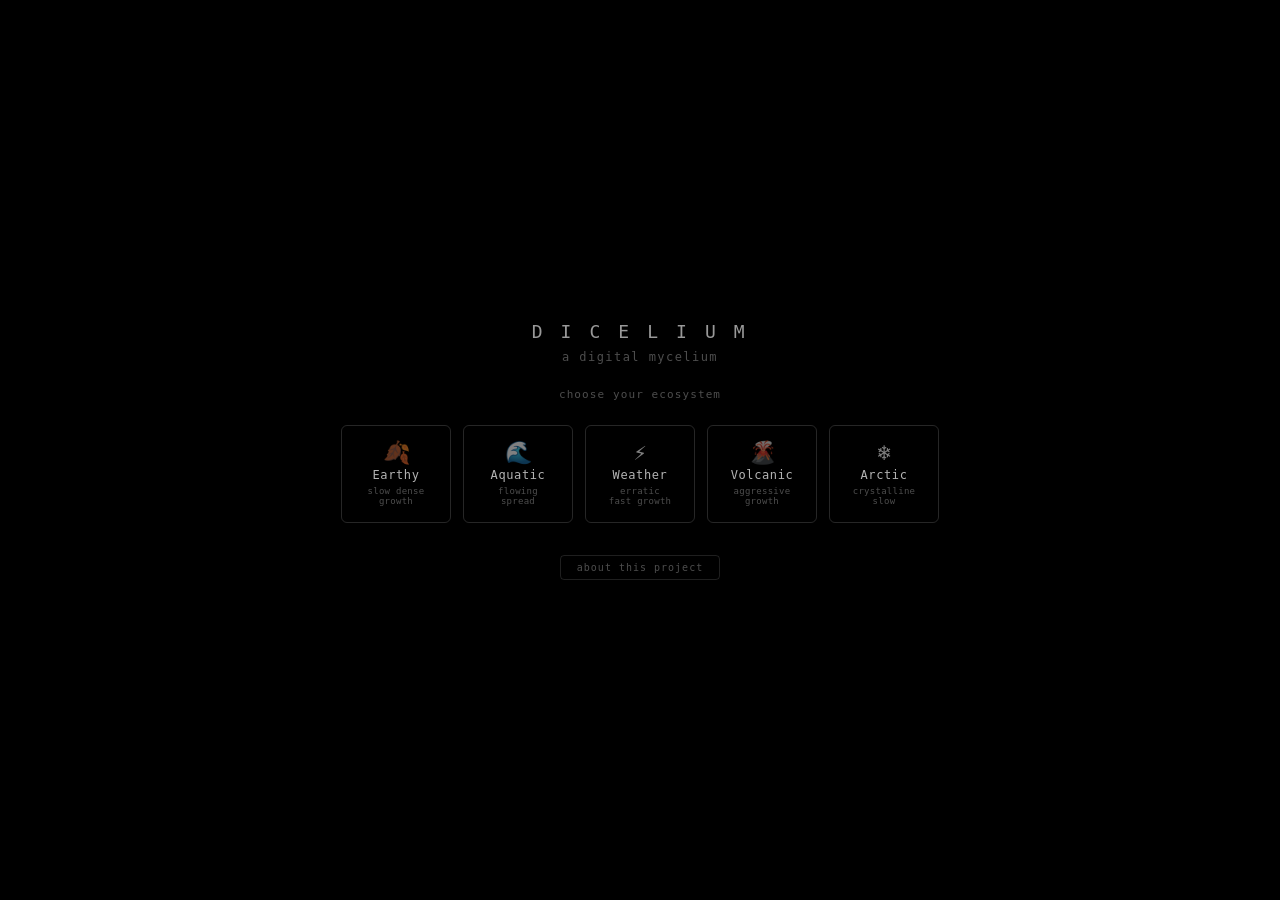
==== index.html @ fc2c1253 "docs: restore full README for dicelium" ====
<!DOCTYPE html>
<html lang="en">
<head>
  <meta charset="UTF-8" />
  <meta name="viewport" content="width=device-width, initial-scale=1.0" />
  <title>D I C E L I U M</title>
  <link rel="stylesheet" href="src/style.css" />
</head>
<body>
  <canvas id="c"></canvas>

  <div id="start-screen">
    <div id="start-inner">
      <h1 id="start-title">D I C E L I U M</h1>
      <h2 id="title">a digital mycelium</h2>
      <p id="start-sub">choose your ecosystem</p>
      <div id="biome-grid">
        <button class="biome-btn" data-biome="earthy">
          <span class="biome-icon">🍂</span>
          <span class="biome-name">Earthy</span>
          <span class="biome-desc">slow dense growth</span>
        </button>
        <button class="biome-btn" data-biome="aquatic">
          <span class="biome-icon">🌊</span>
          <span class="biome-name">Aquatic</span>
          <span class="biome-desc">flowing spread</span>
        </button>
        <button class="biome-btn" data-biome="weather">
          <span class="biome-icon">⚡</span>
          <span class="biome-name">Weather</span>
          <span class="biome-desc">erratic fast growth</span>
        </button>
        <button class="biome-btn" data-biome="volcanic">
          <span class="biome-icon">🌋</span>
          <span class="biome-name">Volcanic</span>
          <span class="biome-desc">aggressive growth</span>
        </button>
        <button class="biome-btn" data-biome="arctic">
          <span class="biome-icon">❄️</span>
          <span class="biome-name">Arctic</span>
          <span class="biome-desc">crystalline slow</span>
        </button>
      </div>
      <button id="btn-about-start">about this project</button>
    </div>
  </div>

  <div id="about-overlay" class="hidden">
    <div id="about-inner">
      <button id="btn-about-close">× close</button>
      <div id="about-content">

        <section class="about-section">
          <h2>mycelium world</h2>
          <p class="about-sub">a digital ecosystem — an artistic exploration in creative coding</p>
        </section>

        <section class="about-section">
          <h3>world rules</h3>
          <p>Everything you see and hear follows a fixed set of rules. Nothing is random decoration.</p>

          <div class="rules-category">
            <span class="rules-cat-label">🌱 growth</span>
            <ul class="rules-list">
              <li>Colonies grow outward one cell at a time from a random existing cell. Each step can jump 1–4 grid slots depending on biome.</li>
              <li>A colony must reach its bloom threshold (45–100 cells, biome-dependent) before it turns colourful. Before that it appears grey-white.</li>
              <li>When a snake is actively feeding in a colony's territory, that colony stops growing entirely until the snake leaves.</li>
              <li>Two colonies cannot occupy the same grid slot. Growth is blocked where space is already claimed.</li>
              <li>If a snake cuts deeply enough that a section of colony becomes disconnected from the main body, that section dies.</li>
            </ul>
          </div>

          <div class="rules-category">
            <span class="rules-cat-label">🎨 colour &amp; DNA</span>
            <ul class="rules-list">
              <li>Every colony is born with two seed colours drawn randomly from its biome's palette. These are its genetic identity.</li>
              <li>At bloom, cells alternate between the two seed colours, creating the characteristic two-tone ring pattern.</li>
              <li>After bloom, every new cell blends the two current colours with a small random drift — the palette evolves with each generation. This is colour DNA inheritance.</li>
              <li>Spores carry the parent colony's colour lineage. New colonies born from spores start with inherited hues.</li>
              <li>Eaters absorb the colours they eat. Their body colour is the running average of the last 10 cells consumed — it shifts as they move between colonies.</li>
            </ul>
          </div>

          <div class="rules-category">
            <span class="rules-cat-label">✨ spores</span>
            <ul class="rules-list">
              <li>Every colony periodically ejects a spore — a drifting cyan pixel that moves with random velocity.</li>
              <li>When a spore's life runs out, it lands and starts a new colony wherever it stops.</li>
              <li>If two spores collide mid-air, they merge instantly into a new colony at their midpoint.</li>
              <li>Spores landing near dust trigger a special sound and often birth colonies with more genetic diversity.</li>
              <li>A ripple ring expands from the landing site when a spore lands near existing cells.</li>
            </ul>
          </div>

          <div class="rules-category">
            <span class="rules-cat-label">🐛 eaters</span>
            <ul class="rules-list">
              <li>Eaters spawn on colony edges once enough colonies have bloomed. Their frequency depends on biome.</li>
              <li>Each eater claims a feeding zone and grazes within it before migrating to a new area.</li>
              <li>Eaters only eat edge cells — they can't tunnel into the interior of a colony directly.</li>
              <li>Eaters repel each other. Bigger eaters need more personal space and push others away more forcefully.</li>
              <li>Eaters grow through four stages as they eat: worm (black) → colour worm (absorbs colour) → thick worm → frog (two eyes). Each stage eats faster.</li>
              <li>Growth rate is tied to ecosystem richness — more colonies means faster eater development.</li>
              <li>Eaten cells leave dark scars that block new growth for a fixed duration before clearing.</li>
            </ul>
          </div>

          <div class="rules-category">
            <span class="rules-cat-label">💨 dust</span>
            <ul class="rules-list">
              <li>When a snake severs a colony section, the disconnected cells turn grey and become dust.</li>
              <li>Dust fades over time. If a spore lands near dust before it disappears, a new colony is born from the remains.</li>
              <li>If no spore reaches the dust in time, it vanishes — that energy is lost from the system.</li>
            </ul>
          </div>

          <div class="rules-category">
            <span class="rules-cat-label">🔊 sound rules</span>
            <ul class="rules-list">
              <li>The master volume rises with total cell count. A near-empty world is nearly silent.</li>
              <li>Three drone layers build progressively: the first is always present, the second fades in once enough colonies bloom, the third once the world is dense.</li>
              <li>The drone chord shifts over time to match the dominant colour hue of the world — orange world hums lower, blue world hums higher.</li>
              <li>Micro events (rustles, tones, clicks, shimmers) fire more frequently as the world fills. A crowded world is sonically busy.</li>
              <li>Every 25–60 seconds a swell rises and recedes. Its peak scales with world complexity.</li>
              <li>Colony bloom → soft triangle chord tuned to the colony's colour.</li>
              <li>Two colonies touching → deep sine chord blending both colony hues.</li>
              <li>Spore ejected → quiet sustained sine from the lower register.</li>
              <li>Two spores colliding → soft three-note chime (C, E, G).</li>
              <li>Spore landing near cells → a soft thud and expanding ripple.</li>
              <li>Spore landing near dust → a rising tone (new life from decay).</li>
              <li>Eater migrating → dominant colour eaten triggers its nature sound: blue = water drop, green = cricket, red = frog croak, yellow = bird trill, magenta = moth flutter, cyan = wind chime.</li>
            </ul>
          </div>

          <div class="rules-category">
            <span class="rules-cat-label">🌍 biomes</span>
            <ul class="rules-list">
              <li>Earthy — amber and red palette, slow dense growth (rate 0.45), step sizes 1–2, max 4 eaters, deep low drones.</li>
              <li>Aquatic — blue and cyan palette, flowing medium growth (rate 0.65), step sizes 1–3, max 3 eaters, mid-register drones.</li>
              <li>Weather — purple and electric yellow, fast erratic growth (rate 0.80), step sizes 1–4, high drones, frequent spores.</li>
              <li>Volcanic — deep red palette, aggressive growth (rate 0.70), max 10 eaters with fast eat cooldown, very low rumble drones.</li>
              <li>Arctic — pale blue and white, very slow crystalline growth (rate 0.25), single-step only, max 2 eaters, sparse high tones.</li>
            </ul>
          </div>
        </section>

        <section class="about-section">
          <h3>why this is a real ecosystem</h3>
          <p>A digital ecosystem isn't just anything with interacting parts. The term has actual criteria — and this meets them.</p>
          <div class="about-grid">
            <div class="about-item">
              <span class="about-label">emergence</span>
              <span class="about-text">Visual patterns and colony shapes aren't programmed directly. They arise from simple rules interacting. No one designed the specific forms that appear.</span>
            </div>
            <div class="about-item">
              <span class="about-label">interdependence</span>
              <span class="about-text">Colonies compete for grid space. Spore collisions seed new growth. Eaters depend on colonies. Dust feeds the next generation. Each component's behaviour changes the others.</span>
            </div>
            <div class="about-item">
              <span class="about-label">energy flow</span>
              <span class="about-text">Spores carry colour lineage between colonies. Eaters redistribute that energy as scars and dust. Dust becomes substrate for new growth. A genuine nutrient cycle.</span>
            </div>
            <div class="about-item">
              <span class="about-label">self-regulation</span>
              <span class="about-text">Colonies can't grow infinitely — eaters consume them. Eaters can't multiply infinitely — colonies are their food. This feedback loop is the defining feature of an ecosystem.</span>
            </div>
            <div class="about-item">
              <span class="about-label">succession</span>
              <span class="about-text">The world changes in non-random ways. Sparse colonies → dense growth → eater pressure → separation and dust → regrowth from dust. That's ecological succession.</span>
            </div>
            <div class="about-item">
              <span class="about-label">biome differentiation</span>
              <span class="about-text">Five environments — Earthy, Aquatic, Weather, Volcanic, Arctic — each producing genuinely different emergent behaviours. Not visual skins. Different rules, different worlds.</span>
            </div>
          </div>
          <p class="about-note">The rules here are aesthetic rather than physically accurate. That's a creative choice, not a flaw.</p>
        </section>

        <section class="about-section">
          <h3>how the sound grows</h3>
          <p>The soundscape responds to the world's complexity in real time.</p>
          <div class="about-sound-states">
            <div class="sound-state">
              <span class="sound-dot dim"></span>
              <span class="sound-label">empty</span>
              <span class="sound-desc">nearly silent — one faint drone, long gaps between sounds</span>
            </div>
            <div class="sound-state">
              <span class="sound-dot low"></span>
              <span class="sound-label">first bloom</span>
              <span class="sound-desc">second drone fades in — micro events begin to emerge</span>
            </div>
            <div class="sound-state">
              <span class="sound-dot mid"></span>
              <span class="sound-label">half full</span>
              <span class="sound-desc">three drones humming — texture brightening — one event per second</span>
            </div>
            <div class="sound-state">
              <span class="sound-dot full"></span>
              <span class="sound-label">crowded</span>
              <span class="sound-desc">full volume — high shimmer dominant — rapid forest texture</span>
            </div>
            <div class="sound-state">
              <span class="sound-dot eater"></span>
              <span class="sound-label">eaters active</span>
              <span class="sound-desc">each colour eaten produces a distinct nature sound — water, crickets, wind</span>
            </div>
          </div>
        </section>

        <section class="about-section about-creator">
          <h3>about the creator</h3>
          <p>Sebastian Roa Viera is a designer, artist, and HR professional working at the intersection of human systems and creative technology.</p>
          <div class="about-tags">
            <span class="about-tag">pottery &amp; ceramic art</span>
            <span class="about-tag">v60 pour-over experimentation</span>
            <span class="about-tag">3d printing &amp; object design</span>
            <span class="about-tag">creative coding</span>
            <span class="about-tag">HR creative solutions</span>
            <span class="about-tag">creative data &amp; analytics</span>
          </div>
          <p class="about-note">mycelium world is part of an ongoing exploration of how generative systems can model living complexity — not to simulate nature perfectly, but to find where code and biology speak the same language.</p>
        </section>

        <section class="about-section">
          <h3>open source</h3>
          <p class="about-note">This project is open source. The full codebase — simulation, audio engine, renderer, biome system — is available on GitHub. Build your own world.</p>
<a id="github-link" href="https://github.com/seb-iche/pixelium" target="_blank">view on github →</a>        </section>

      </div>
    </div>
  </div>

  <div id="ui">
    <div id="controls">
      <button id="btn-spawn">+ spawn</button>
      <button id="btn-reset">reset</button>
      <button id="btn-menu" title="back to menu">⌂ menu</button>
      <button id="btn-snapshot" title="snapshot">⬛</button>
      <button id="btn-record" title="record">⏺</button>
      <button id="btn-mute" title="mute">🔊</button>
      <button id="btn-inspect" title="inspect on — click to disable">🔍</button>
      <button id="btn-about">?</button>
    </div>
    <div id="info-row">
      <span id="biome-label"></span>
      <span id="timer">00:00:00</span>
      <span id="info"></span>
    </div>
  </div>

  <script type="module" src="src/main.js"></script>
</body>
</html>
---- src/style.css ----
*, *::before, *::after {
  box-sizing: border-box;
  margin: 0;
  padding: 0;
}

html, body {
  width: 100%;
  height: 100%;
  background: #000;
  overflow: hidden;
}

#c {
  display: block;
  width: 100vw;
  height: 100vh;
  image-rendering: pixelated;
  image-rendering: crisp-edges;
}

#ui {
  position: fixed;
  bottom: 20px;
  left: 20px;
  display: flex;
  flex-direction: column;
  align-items: flex-start;
  gap: 6px;
  pointer-events: none;
}

#controls {
  display: flex;
  gap: 8px;
  pointer-events: all;
}

#info-row {
  display: flex;
  gap: 12px;
  align-items: center;
}

#timer {
  font-family: monospace;
  font-size: 11px;
  color: rgba(255,255,255,0.35);
  letter-spacing: 0.08em;
}

#info {
  font-family: monospace;
  font-size: 10px;
  color: rgba(255,255,255,0.22);
  letter-spacing: 0.04em;
}

#biome-label {
  font-family: monospace;
  font-size: 10px;
  color: rgba(255,255,255,0.2);
  letter-spacing: 0.08em;
}

button {
  font-family: monospace;
  font-size: 11px;
  padding: 5px 14px;
  background: transparent;
  border: 1px solid rgba(255,255,255,0.2);
  color: rgba(255,255,255,0.5);
  border-radius: 4px;
  cursor: pointer;
  transition: border-color 0.2s, color 0.2s;
}

button:hover {
  border-color: rgba(255,255,255,0.5);
  color: rgba(255,255,255,0.9);
}

button.active {
  border-color: rgba(255,80,80,0.7);
  color: rgba(255,80,80,0.9);
}

#start-screen {
  position: fixed;
  inset: 0;
  display: flex;
  align-items: center;
  justify-content: center;
  background: #000;
  z-index: 100;
  transition: opacity 1.5s ease;
}

#start-screen.hidden {
  opacity: 0;
  pointer-events: none;
}

#start-inner {
  display: flex;
  flex-direction: column;
  align-items: center;
  gap: 24px;
}

#start-title {
  font-family: monospace;
  font-size: 18px;
  font-weight: normal;
  color: rgba(255,255,255,0.6);
  letter-spacing: 0.2em;
}

#start-sub {
  font-family: monospace;
  font-size: 11px;
  color: rgba(255,255,255,0.3);
  letter-spacing: 0.1em;
}

#biome-grid {
  display: flex;
  gap: 12px;
  flex-wrap: wrap;
  justify-content: center;
  max-width: 620px;
}

.biome-btn {
  display: flex;
  flex-direction: column;
  align-items: center;
  gap: 4px;
  padding: 16px 20px;
  width: 110px;
  border: 1px solid rgba(255,255,255,0.15);
  background: transparent;
  cursor: pointer;
  transition: border-color 0.2s, background 0.2s;
  border-radius: 6px;
}

.biome-btn:hover {
  border-color: rgba(255,255,255,0.5);
  background: rgba(255,255,255,0.04);
}

.biome-icon {
  font-size: 22px;
  line-height: 1;
}

.biome-name {
  font-family: monospace;
  font-size: 12px;
  color: rgba(255,255,255,0.7);
  letter-spacing: 0.05em;
}

.biome-desc {
  font-family: monospace;
  font-size: 9px;
  color: rgba(255,255,255,0.3);
  letter-spacing: 0.03em;
  text-align: center;
}

#btn-about-start {
  font-family: monospace;
  font-size: 10px;
  letter-spacing: 0.1em;
  padding: 6px 16px;
  background: transparent;
  border: 1px solid rgba(255,255,255,0.12);
  color: rgba(255,255,255,0.3);
  border-radius: 4px;
  cursor: pointer;
  transition: border-color 0.2s, color 0.2s;
  margin-top: 8px;
}

#btn-about-start:hover {
  border-color: rgba(255,255,255,0.4);
  color: rgba(255,255,255,0.7);
}

#about-overlay {
  position: fixed;
  inset: 0;
  background: rgba(0,0,0,0.96);
  z-index: 200;
  display: flex;
  align-items: flex-start;
  justify-content: center;
  overflow-y: auto;
  padding: 40px 20px;
  transition: opacity 0.3s ease;
}

#about-overlay.hidden {
  display: none;
}

#about-inner {
  max-width: 720px;
  width: 100%;
  position: relative;
}

#btn-about-close {
  position: sticky;
  top: 0;
  float: right;
  font-family: monospace;
  font-size: 11px;
  color: rgba(255,255,255,0.4);
  background: transparent;
  border: 1px solid rgba(255,255,255,0.15);
  padding: 4px 12px;
  border-radius: 4px;
  cursor: pointer;
  margin-bottom: 32px;
  transition: color 0.2s, border-color 0.2s;
}

#btn-about-close:hover {
  color: rgba(255,255,255,0.8);
  border-color: rgba(255,255,255,0.4);
}

#about-content {
  clear: both;
}

.about-section {
  margin-bottom: 48px;
  border-top: 1px solid rgba(255,255,255,0.06);
  padding-top: 32px;
}

.about-section:first-child {
  border-top: none;
  padding-top: 0;
}

.about-section h2 {
  font-family: monospace;
  font-size: 20px;
  font-weight: normal;
  color: rgba(255,255,255,0.8);
  letter-spacing: 0.15em;
  margin-bottom: 6px;
}

.about-section h3 {
  font-family: monospace;
  font-size: 11px;
  font-weight: normal;
  color: rgba(255,255,255,0.4);
  letter-spacing: 0.12em;
  text-transform: uppercase;
  margin-bottom: 16px;
}

.about-sub {
  font-family: monospace;
  font-size: 12px;
  color: rgba(255,255,255,0.35);
  letter-spacing: 0.05em;
}

.about-section p {
  font-family: monospace;
  font-size: 12px;
  color: rgba(255,255,255,0.5);
  line-height: 1.8;
  margin-bottom: 20px;
  max-width: 600px;
}

.about-note {
  font-family: monospace;
  font-size: 11px;
  color: rgba(255,255,255,0.28);
  line-height: 1.8;
  font-style: italic;
}

.about-grid {
  display: grid;
  grid-template-columns: 1fr 1fr;
  gap: 20px;
  margin: 24px 0;
}

@media (max-width: 600px) {
  .about-grid { grid-template-columns: 1fr; }
}

.about-item {
  display: flex;
  flex-direction: column;
  gap: 6px;
}

.about-label {
  font-family: monospace;
  font-size: 10px;
  color: rgba(255,255,255,0.55);
  letter-spacing: 0.1em;
  text-transform: uppercase;
}

.about-text {
  font-family: monospace;
  font-size: 11px;
  color: rgba(255,255,255,0.35);
  line-height: 1.7;
}

.about-sound-states {
  display: flex;
  flex-direction: column;
  gap: 12px;
  margin: 16px 0;
}

.sound-state {
  display: flex;
  align-items: baseline;
  gap: 12px;
}

.sound-dot {
  width: 6px;
  height: 6px;
  border-radius: 50%;
  flex-shrink: 0;
  position: relative;
  top: -1px;
}

.sound-dot.dim   { background: rgba(255,255,255,0.15); }
.sound-dot.low   { background: rgba(255,255,255,0.35); }
.sound-dot.mid   { background: rgba(255,255,255,0.6); }
.sound-dot.full  { background: rgba(255,255,255,0.9); }
.sound-dot.eater { background: rgba(100,255,180,0.7); }

.sound-label {
  font-family: monospace;
  font-size: 10px;
  color: rgba(255,255,255,0.5);
  letter-spacing: 0.08em;
  min-width: 90px;
}

.sound-desc {
  font-family: monospace;
  font-size: 11px;
  color: rgba(255,255,255,0.3);
  line-height: 1.6;
}

.about-tags {
  display: flex;
  flex-wrap: wrap;
  gap: 8px;
  margin: 16px 0 20px;
}

.about-tag {
  font-family: monospace;
  font-size: 10px;
  color: rgba(255,255,255,0.45);
  border: 1px solid rgba(255,255,255,0.12);
  padding: 4px 10px;
  border-radius: 3px;
  letter-spacing: 0.05em;
}

#github-link {
  font-family: monospace;
  font-size: 11px;
  color: rgba(255,255,255,0.4);
  text-decoration: none;
  letter-spacing: 0.08em;
  border-bottom: 1px solid rgba(255,255,255,0.15);
  padding-bottom: 2px;
  transition: color 0.2s, border-color 0.2s;
}

#github-link:hover {
  color: rgba(255,255,255,0.8);
  border-color: rgba(255,255,255,0.5);
}

/* ── Rules section ──────────────────────────────── */

.rules-category {
  margin: 20px 0;
}

.rules-cat-label {
  font-family: monospace;
  font-size: 10px;
  color: rgba(255,255,255,0.55);
  letter-spacing: 0.1em;
  text-transform: uppercase;
  display: block;
  margin-bottom: 8px;
}

.rules-list {
  list-style: none;
  padding: 0;
  margin: 0;
  display: flex;
  flex-direction: column;
  gap: 6px;
}

.rules-list li {
  font-family: monospace;
  font-size: 11px;
  color: rgba(255,255,255,0.35);
  line-height: 1.7;
  padding-left: 12px;
  position: relative;
}

.rules-list li::before {
  content: '—';
  position: absolute;
  left: 0;
  color: rgba(255,255,255,0.18);
}

/* ── Inspector ──────────────────────────────────── */

.inspector-hidden {
  display: none !important;
}

#inspector-tooltip {
  position: fixed;
  pointer-events: none;
  z-index: 300;
  background: rgba(0,0,0,0.88);
  border: 1px solid rgba(255,255,255,0.12);
  border-radius: 4px;
  padding: 8px 12px;
  display: flex;
  flex-direction: column;
  gap: 3px;
  max-width: 200px;
}

.tt-type {
  font-family: monospace;
  font-size: 9px;
  color: rgba(255,255,255,0.35);
  letter-spacing: 0.1em;
  text-transform: uppercase;
}

.tt-id {
  font-family: monospace;
  font-size: 12px;
  color: rgba(255,255,255,0.75);
  letter-spacing: 0.05em;
}

.tt-detail {
  font-family: monospace;
  font-size: 10px;
  color: rgba(255,255,255,0.4);
}

.tt-bar {
  height: 3px;
  background: rgba(255,255,255,0.1);
  border-radius: 2px;
  margin-top: 3px;
  overflow: hidden;
}

.tt-bar-fill {
  height: 100%;
  background: rgba(255,255,255,0.5);
  border-radius: 2px;
  transition: width 0.1s;
}

.tt-bar-fill.dust {
  background: rgba(180,180,180,0.6);
}

#inspector-panel {
  position: fixed;
  top: 20px;
  right: 20px;
  z-index: 300;
  background: rgba(0,0,0,0.92);
  border: 1px solid rgba(255,255,255,0.12);
  border-radius: 6px;
  width: 240px;
  overflow: hidden;
}

.panel-header {
  display: flex;
  align-items: center;
  gap: 8px;
  padding: 10px 14px;
  border-bottom: 1px solid rgba(255,255,255,0.07);
}

.panel-type {
  font-family: monospace;
  font-size: 9px;
  color: rgba(255,255,255,0.3);
  letter-spacing: 0.1em;
  text-transform: uppercase;
}

.panel-id {
  font-family: monospace;
  font-size: 12px;
  color: rgba(255,255,255,0.7);
  flex: 1;
}

.panel-close {
  font-family: monospace;
  font-size: 13px;
  color: rgba(255,255,255,0.3);
  background: transparent;
  border: none;
  cursor: pointer;
  padding: 0 2px;
  line-height: 1;
}

.panel-close:hover {
  color: rgba(255,255,255,0.8);
  border: none;
}

.panel-body {
  padding: 10px 14px;
  display: flex;
  flex-direction: column;
  gap: 8px;
}

.panel-row {
  display: flex;
  align-items: center;
  gap: 8px;
}

.panel-label {
  font-family: monospace;
  font-size: 9px;
  color: rgba(255,255,255,0.28);
  letter-spacing: 0.06em;
  text-transform: uppercase;
  min-width: 72px;
}

.panel-value {
  font-family: monospace;
  font-size: 11px;
  color: rgba(255,255,255,0.6);
  display: flex;
  align-items: center;
  gap: 5px;
}

.panel-value.val-bloom {
  color: rgba(180,255,180,0.8);
}

.panel-value.mono {
  letter-spacing: 0.06em;
}

.panel-bar {
  flex: 1;
  height: 3px;
  background: rgba(255,255,255,0.08);
  border-radius: 2px;
  overflow: hidden;
}

.panel-bar-fill {
  height: 100%;
  background: rgba(255,255,255,0.45);
  border-radius: 2px;
  transition: width 0.3s;
}

.panel-bar-fill.eater {
  background: rgba(100,255,160,0.6);
}

.panel-note {
  font-family: monospace;
  font-size: 10px;
  color: rgba(255,255,255,0.2);
  line-height: 1.6;
  border-top: 1px solid rgba(255,255,255,0.05);
  padding-top: 8px;
  margin-top: 2px;
}

.swatch {
  display: inline-block;
  width: 10px;
  height: 10px;
  border-radius: 2px;
  border: 1px solid rgba(255,255,255,0.15);
  flex-shrink: 0;
}

.swatch.dark {
  background: rgba(30,25,15,1);
}

/* ── Rules section ──────────────────────────────── */

.rules-category {
  margin: 20px 0;
}

.rules-cat-label {
  font-family: monospace;
  font-size: 10px;
  color: rgba(255,255,255,0.55);
  letter-spacing: 0.1em;
  text-transform: uppercase;
  display: block;
  margin-bottom: 8px;
}

.rules-list {
  list-style: none;
  padding: 0;
  margin: 0;
  display: flex;
  flex-direction: column;
  gap: 6px;
}

.rules-list li {
  font-family: monospace;
  font-size: 11px;
  color: rgba(255,255,255,0.35);
  line-height: 1.7;
  padding-left: 12px;
  position: relative;
}

.rules-list li::before {
  content: '—';
  position: absolute;
  left: 0;
  color: rgba(255,255,255,0.18);
}

#title {
  font-family: monospace;
  font-size: 12px;
  font-weight: normal;
  color: rgba(255,255,255,0.3);
  letter-spacing: 0.12em;
  margin-top: -16px;
}
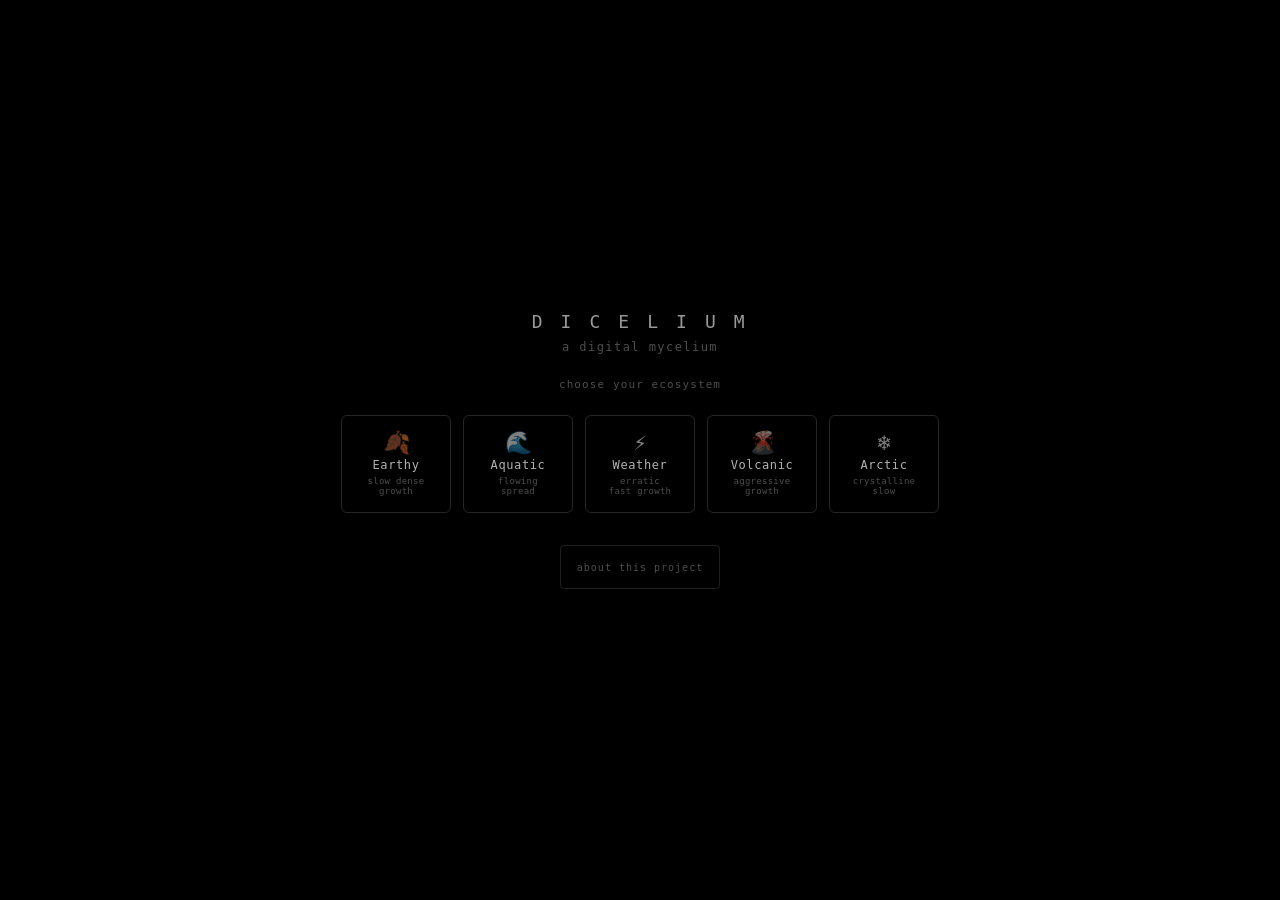
==== commit d1d3c933: "feat: mobile-first pass on the core sandbox for tomorrow's conference Scope: index.html only (the si" ====
--- a/index.html
+++ b/index.html
@@ -2,7 +2,7 @@
 <html lang="en">
 <head>
   <meta charset="UTF-8" />
-  <meta name="viewport" content="width=device-width, initial-scale=1.0" />
+  <meta name="viewport" content="width=device-width, initial-scale=1.0, maximum-scale=1.0, user-scalable=no, viewport-fit=cover" />
   <title>D I C E L I U M</title>
   <link rel="stylesheet" href="src/style.css" />
 </head>
@@ -231,21 +231,31 @@
     </div>
   </div>
 
+  <div id="tap-hint">tap anywhere to spawn</div>
+
   <div id="ui">
     <div id="controls">
       <button id="btn-spawn">+ spawn</button>
-      <button id="btn-reset">reset</button>
-      <button id="btn-menu" title="back to menu">⌂ menu</button>
-      <button id="btn-snapshot" title="snapshot">⬛</button>
-      <button id="btn-record" title="record">⏺</button>
       <button id="btn-mute" title="mute">🔊</button>
-      <button id="btn-inspect" title="inspect on — click to disable">🔍</button>
-      <button id="btn-about">?</button>
-    </div>
-    <div id="info-row">
-      <span id="biome-label"></span>
-      <span id="timer">00:00:00</span>
-      <span id="info"></span>
+      <button id="btn-options" title="more options">⋯</button>
+    </div>
+  </div>
+
+  <div id="options-backdrop" class="hidden"></div>
+  <div id="options-sheet" class="hidden">
+    <div id="options-inner">
+      <button id="btn-options-close" title="close">× close</button>
+      <button id="btn-reset">↻ reset this world</button>
+      <button id="btn-menu">⌂ change biome</button>
+      <button id="btn-inspect" title="inspect on — tap to disable">🔍 inspect: on</button>
+      <button id="btn-snapshot">⬛ snapshot</button>
+      <button id="btn-record">⏺ record</button>
+      <button id="btn-about">ⓘ about this project</button>
+      <div id="info-row">
+        <span id="biome-label"></span>
+        <span id="timer">00:00:00</span>
+        <span id="info"></span>
+      </div>
     </div>
   </div>
 
--- a/src/style.css
+++ b/src/style.css
@@ -7,21 +7,27 @@
 html, body {
   width: 100%;
   height: 100%;
+  height: 100dvh;
   background: #000;
   overflow: hidden;
+  overscroll-behavior: none;
 }
 
 #c {
   display: block;
   width: 100vw;
   height: 100vh;
+  height: 100dvh;
   image-rendering: pixelated;
   image-rendering: crisp-edges;
+  touch-action: none;
+  -webkit-user-select: none;
+  user-select: none;
 }
 
 #ui {
   position: fixed;
-  bottom: 20px;
+  bottom: max(20px, env(safe-area-inset-bottom));
   left: 20px;
   display: flex;
   flex-direction: column;
@@ -32,14 +38,17 @@
 
 #controls {
   display: flex;
-  gap: 8px;
+  gap: 10px;
   pointer-events: all;
 }
 
 #info-row {
   display: flex;
-  gap: 12px;
-  align-items: center;
+  flex-direction: column;
+  gap: 4px;
+  margin-top: 6px;
+  padding-top: 10px;
+  border-top: 1px solid rgba(255,255,255,0.12);
 }
 
 #timer {
@@ -67,6 +76,11 @@
   font-family: monospace;
   font-size: 11px;
   padding: 5px 14px;
+  min-height: 44px;
+  min-width: 44px;
+  display: inline-flex;
+  align-items: center;
+  justify-content: center;
   background: transparent;
   border: 1px solid rgba(255,255,255,0.2);
   color: rgba(255,255,255,0.5);
@@ -83,6 +97,92 @@
 button.active {
   border-color: rgba(255,80,80,0.7);
   color: rgba(255,80,80,0.9);
+}
+
+#tap-hint {
+  position: fixed;
+  left: 50%;
+  top: 42%;
+  transform: translate(-50%, -50%);
+  font-family: monospace;
+  font-size: 13px;
+  letter-spacing: 0.1em;
+  color: rgba(255,255,255,0.6);
+  pointer-events: none;
+  opacity: 0;
+  transition: opacity 0.6s ease;
+  z-index: 60;
+}
+
+#tap-hint.visible {
+  opacity: 1;
+  animation: tapHintPulse 1.8s ease-in-out infinite;
+}
+
+@keyframes tapHintPulse {
+  0%, 100% { opacity: 0.5; }
+  50% { opacity: 1; }
+}
+
+@media (prefers-reduced-motion: reduce) {
+  #tap-hint.visible {
+    animation: none;
+    opacity: 0.85;
+  }
+}
+
+#options-backdrop {
+  position: fixed;
+  inset: 0;
+  background: rgba(0,0,0,0.5);
+  z-index: 149;
+  transition: opacity 0.25s ease;
+}
+
+#options-backdrop.hidden {
+  opacity: 0;
+  pointer-events: none;
+}
+
+#options-sheet {
+  position: fixed;
+  left: 0;
+  right: 0;
+  bottom: 0;
+  z-index: 150;
+  background: rgba(10,10,10,0.97);
+  border-top: 1px solid rgba(255,255,255,0.15);
+  border-radius: 12px 12px 0 0;
+  padding: 16px 20px calc(16px + env(safe-area-inset-bottom));
+  max-height: 80dvh;
+  overflow-y: auto;
+  transition: opacity 0.25s ease, transform 0.25s ease;
+}
+
+#options-sheet.hidden {
+  opacity: 0;
+  transform: translateY(12px);
+  pointer-events: none;
+}
+
+#options-inner {
+  display: flex;
+  flex-direction: column;
+  gap: 10px;
+  max-width: 420px;
+  margin: 0 auto;
+}
+
+#options-inner button {
+  width: 100%;
+  justify-content: flex-start;
+  padding: 12px 16px;
+}
+
+#options-inner #btn-options-close {
+  align-self: flex-end;
+  width: auto;
+  margin-bottom: 4px;
 }
 
 #start-screen {
@@ -192,7 +292,7 @@
 #about-overlay {
   position: fixed;
   inset: 0;
-  background: rgba(0,0,0,0.96);
+  background: #000;
   z-index: 200;
   display: flex;
   align-items: flex-start;
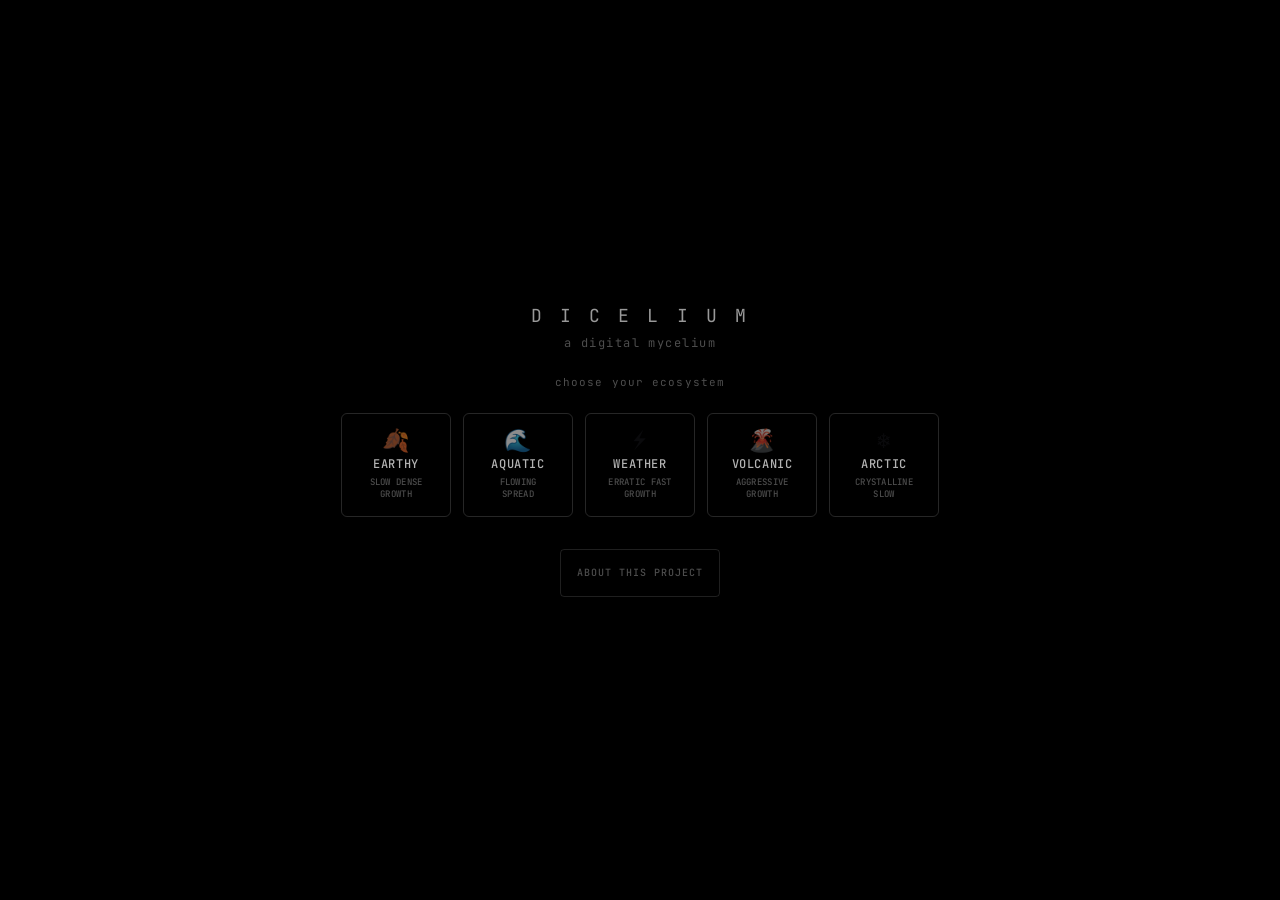
==== commit 35badd20: "feat: reskin UI chrome into a white containment-lab capsule Wraps the existing canvas in a new chass" ====
--- a/index.html
+++ b/index.html
@@ -4,10 +4,32 @@
   <meta charset="UTF-8" />
   <meta name="viewport" content="width=device-width, initial-scale=1.0, maximum-scale=1.0, user-scalable=no, viewport-fit=cover" />
   <title>D I C E L I U M</title>
+  <link rel="preconnect" href="https://fonts.googleapis.com" />
+  <link rel="preconnect" href="https://fonts.gstatic.com" crossorigin />
+  <link href="https://fonts.googleapis.com/css2?family=JetBrains+Mono:wght@400;500;700&display=swap" rel="stylesheet" />
   <link rel="stylesheet" href="src/style.css" />
 </head>
 <body>
-  <canvas id="c"></canvas>
+  <div id="chassis">
+    <div id="topbar">
+      <span id="live-dot"></span>
+      <span id="wordmark">DICELIUM</span>
+    </div>
+
+    <div id="chamber" class="chamber-light">
+      <canvas id="c"></canvas>
+    </div>
+
+    <div id="seed-readout">SEED · <span id="seed-value">----</span></div>
+
+    <div id="control-panel">
+      <div id="controls">
+        <button id="btn-spawn"><span id="spawn-icon">+</span> SPAWN</button>
+        <button id="btn-mute" title="mute">🔊</button>
+        <button id="btn-options" title="more options">MENU</button>
+      </div>
+    </div>
+  </div>
 
   <div id="start-screen">
     <div id="start-inner">
@@ -231,15 +253,7 @@
     </div>
   </div>
 
-  <div id="tap-hint">tap anywhere to spawn</div>
-
-  <div id="ui">
-    <div id="controls">
-      <button id="btn-spawn">+ spawn</button>
-      <button id="btn-mute" title="mute">🔊</button>
-      <button id="btn-options" title="more options">⋯</button>
-    </div>
-  </div>
+  <div id="tap-hint">tap + spawn to grow your world</div>
 
   <div id="options-backdrop" class="hidden"></div>
   <div id="options-sheet" class="hidden">
@@ -247,9 +261,8 @@
       <button id="btn-options-close" title="close">× close</button>
       <button id="btn-reset">↻ reset this world</button>
       <button id="btn-menu">⌂ change biome</button>
-      <button id="btn-inspect" title="inspect on — tap to disable">🔍 inspect: on</button>
-      <button id="btn-snapshot">⬛ snapshot</button>
       <button id="btn-record">⏺ record</button>
+      <button id="btn-inspect" title="inspect off — tap to enable">🔍 inspect: off</button>
       <button id="btn-about">ⓘ about this project</button>
       <div id="info-row">
         <span id="biome-label"></span>
--- a/src/style.css
+++ b/src/style.css
@@ -1,3 +1,13 @@
+:root {
+  --accent-green: #2ecc71;
+  --chassis-bg: #ffffff;
+  --panel-bg: #f1f1f4;
+  --chamber-bg: #08080a;
+  --ink: #131316;
+  --ink-soft: rgba(19,19,22,0.55);
+  --ink-faint: rgba(19,19,22,0.32);
+}
+
 *, *::before, *::after {
   box-sizing: border-box;
   margin: 0;
@@ -8,16 +18,74 @@
   width: 100%;
   height: 100%;
   height: 100dvh;
-  background: #000;
+  background: var(--chassis-bg);
   overflow: hidden;
   overscroll-behavior: none;
 }
 
+/* ── Chassis / chamber ─────────────────────────────────────────────────── */
+
+#chassis {
+  position: fixed;
+  inset: 0;
+  height: 100dvh;
+  display: flex;
+  flex-direction: column;
+  background: var(--chassis-bg);
+  padding: max(10px, env(safe-area-inset-top)) 10px 0;
+}
+
+#topbar {
+  flex-shrink: 0;
+  height: 38px;
+  display: flex;
+  align-items: center;
+  justify-content: center;
+  gap: 9px;
+}
+
+#live-dot {
+  width: 7px;
+  height: 7px;
+  border-radius: 50%;
+  background: var(--accent-green);
+  box-shadow: 0 0 6px rgba(46,204,113,0.8);
+  flex-shrink: 0;
+}
+
+#wordmark {
+  font-family: 'JetBrains Mono', monospace;
+  font-size: 12px;
+  font-weight: 500;
+  letter-spacing: 0.34em;
+  color: var(--ink);
+}
+
+#chamber {
+  position: relative;
+  flex: 1;
+  min-height: 0;
+  border-radius: 22px;
+  background: var(--chamber-bg);
+  overflow: hidden;
+  box-shadow:
+    inset 0 0 0 1px rgba(0,0,0,0.4),
+    inset 0 16px 34px rgba(0,0,0,0.6);
+}
+
+#chamber.chamber-light::before {
+  content: '';
+  position: absolute;
+  inset: 0;
+  background: linear-gradient(to bottom, rgba(150,195,255,0.13), rgba(150,195,255,0) 42%);
+  pointer-events: none;
+  z-index: 1;
+}
+
 #c {
   display: block;
-  width: 100vw;
-  height: 100vh;
-  height: 100dvh;
+  position: absolute;
+  inset: 0;
   image-rendering: pixelated;
   image-rendering: crisp-edges;
   touch-action: none;
@@ -25,21 +93,27 @@
   user-select: none;
 }
 
-#ui {
-  position: fixed;
-  bottom: max(20px, env(safe-area-inset-bottom));
-  left: 20px;
-  display: flex;
-  flex-direction: column;
-  align-items: flex-start;
-  gap: 6px;
-  pointer-events: none;
+#seed-readout {
+  flex-shrink: 0;
+  text-align: center;
+  padding: 9px 0;
+  font-family: 'JetBrains Mono', monospace;
+  font-size: 10px;
+  letter-spacing: 0.2em;
+  color: var(--ink-faint);
+}
+
+#control-panel {
+  flex-shrink: 0;
+  background: var(--panel-bg);
+  border-radius: 20px 20px 0 0;
+  padding: 14px 14px calc(14px + env(safe-area-inset-bottom));
 }
 
 #controls {
   display: flex;
+  align-items: center;
   gap: 10px;
-  pointer-events: all;
 }
 
 #info-row {
@@ -48,55 +122,85 @@
   gap: 4px;
   margin-top: 6px;
   padding-top: 10px;
-  border-top: 1px solid rgba(255,255,255,0.12);
+  border-top: 1px solid rgba(0,0,0,0.08);
 }
 
 #timer {
-  font-family: monospace;
-  font-size: 11px;
-  color: rgba(255,255,255,0.35);
+  font-family: 'JetBrains Mono', monospace;
+  font-size: 11px;
+  color: var(--ink-faint);
   letter-spacing: 0.08em;
 }
 
 #info {
-  font-family: monospace;
-  font-size: 10px;
-  color: rgba(255,255,255,0.22);
+  font-family: 'JetBrains Mono', monospace;
+  font-size: 10px;
+  color: var(--ink-faint);
   letter-spacing: 0.04em;
 }
 
 #biome-label {
-  font-family: monospace;
-  font-size: 10px;
-  color: rgba(255,255,255,0.2);
+  font-family: 'JetBrains Mono', monospace;
+  font-size: 10px;
+  color: var(--ink-faint);
   letter-spacing: 0.08em;
 }
 
+/* ── Buttons ────────────────────────────────────────────────────────────── */
+
 button {
-  font-family: monospace;
-  font-size: 11px;
-  padding: 5px 14px;
-  min-height: 44px;
-  min-width: 44px;
+  font-family: 'JetBrains Mono', monospace;
+  font-size: 11px;
+  font-weight: 500;
+  letter-spacing: 0.08em;
+  text-transform: uppercase;
+  padding: 0 16px;
+  min-height: 48px;
+  min-width: 48px;
   display: inline-flex;
   align-items: center;
   justify-content: center;
-  background: transparent;
-  border: 1px solid rgba(255,255,255,0.2);
-  color: rgba(255,255,255,0.5);
-  border-radius: 4px;
+  gap: 6px;
+  background: #ffffff;
+  border: 1px solid rgba(0,0,0,0.1);
+  color: var(--ink-soft);
+  border-radius: 999px;
   cursor: pointer;
-  transition: border-color 0.2s, color 0.2s;
+  transition: border-color 0.2s, color 0.2s, background 0.2s;
 }
 
 button:hover {
-  border-color: rgba(255,255,255,0.5);
-  color: rgba(255,255,255,0.9);
+  border-color: rgba(0,0,0,0.22);
+  color: var(--ink);
 }
 
 button.active {
-  border-color: rgba(255,80,80,0.7);
-  color: rgba(255,80,80,0.9);
+  border-color: var(--accent-green);
+  color: var(--accent-green);
+}
+
+#btn-spawn {
+  flex: 1;
+  background: #0a0a0a;
+  border: 1.5px solid var(--accent-green);
+  color: #ffffff;
+  font-weight: 700;
+}
+
+#btn-spawn:hover {
+  background: #161616;
+  border-color: var(--accent-green);
+  color: #ffffff;
+}
+
+#spawn-icon {
+  color: var(--accent-green);
+  font-weight: 700;
+}
+
+#btn-mute, #btn-options {
+  flex-shrink: 0;
+  min-width: 54px;
 }
 
 #tap-hint {
@@ -104,7 +208,7 @@
   left: 50%;
   top: 42%;
   transform: translate(-50%, -50%);
-  font-family: monospace;
+  font-family: 'JetBrains Mono', monospace;
   font-size: 13px;
   letter-spacing: 0.1em;
   color: rgba(255,255,255,0.6);
@@ -150,12 +254,12 @@
   right: 0;
   bottom: 0;
   z-index: 150;
-  background: rgba(10,10,10,0.97);
-  border-top: 1px solid rgba(255,255,255,0.15);
-  border-radius: 12px 12px 0 0;
+  background: #ffffff;
+  border-radius: 20px 20px 0 0;
   padding: 16px 20px calc(16px + env(safe-area-inset-bottom));
   max-height: 80dvh;
   overflow-y: auto;
+  box-shadow: 0 -8px 30px rgba(0,0,0,0.12);
   transition: opacity 0.25s ease, transform 0.25s ease;
 }
 
@@ -177,12 +281,22 @@
   width: 100%;
   justify-content: flex-start;
   padding: 12px 16px;
+  border-radius: 12px;
+  background: var(--panel-bg);
+  border: 1px solid rgba(0,0,0,0.06);
+}
+
+#options-inner button.active {
+  background: rgba(46,204,113,0.08);
 }
 
 #options-inner #btn-options-close {
   align-self: flex-end;
   width: auto;
   margin-bottom: 4px;
+  background: transparent;
+  border: none;
+  color: var(--ink-faint);
 }
 
 #start-screen {
@@ -209,7 +323,7 @@
 }
 
 #start-title {
-  font-family: monospace;
+  font-family: 'JetBrains Mono', monospace;
   font-size: 18px;
   font-weight: normal;
   color: rgba(255,255,255,0.6);
@@ -217,7 +331,7 @@
 }
 
 #start-sub {
-  font-family: monospace;
+  font-family: 'JetBrains Mono', monospace;
   font-size: 11px;
   color: rgba(255,255,255,0.3);
   letter-spacing: 0.1em;
@@ -256,14 +370,14 @@
 }
 
 .biome-name {
-  font-family: monospace;
+  font-family: 'JetBrains Mono', monospace;
   font-size: 12px;
   color: rgba(255,255,255,0.7);
   letter-spacing: 0.05em;
 }
 
 .biome-desc {
-  font-family: monospace;
+  font-family: 'JetBrains Mono', monospace;
   font-size: 9px;
   color: rgba(255,255,255,0.3);
   letter-spacing: 0.03em;
@@ -271,7 +385,7 @@
 }
 
 #btn-about-start {
-  font-family: monospace;
+  font-family: 'JetBrains Mono', monospace;
   font-size: 10px;
   letter-spacing: 0.1em;
   padding: 6px 16px;
@@ -316,7 +430,7 @@
   position: sticky;
   top: 0;
   float: right;
-  font-family: monospace;
+  font-family: 'JetBrains Mono', monospace;
   font-size: 11px;
   color: rgba(255,255,255,0.4);
   background: transparent;
@@ -349,7 +463,7 @@
 }
 
 .about-section h2 {
-  font-family: monospace;
+  font-family: 'JetBrains Mono', monospace;
   font-size: 20px;
   font-weight: normal;
   color: rgba(255,255,255,0.8);
@@ -358,7 +472,7 @@
 }
 
 .about-section h3 {
-  font-family: monospace;
+  font-family: 'JetBrains Mono', monospace;
   font-size: 11px;
   font-weight: normal;
   color: rgba(255,255,255,0.4);
@@ -368,14 +482,14 @@
 }
 
 .about-sub {
-  font-family: monospace;
+  font-family: 'JetBrains Mono', monospace;
   font-size: 12px;
   color: rgba(255,255,255,0.35);
   letter-spacing: 0.05em;
 }
 
 .about-section p {
-  font-family: monospace;
+  font-family: 'JetBrains Mono', monospace;
   font-size: 12px;
   color: rgba(255,255,255,0.5);
   line-height: 1.8;
@@ -384,7 +498,7 @@
 }
 
 .about-note {
-  font-family: monospace;
+  font-family: 'JetBrains Mono', monospace;
   font-size: 11px;
   color: rgba(255,255,255,0.28);
   line-height: 1.8;
@@ -409,7 +523,7 @@
 }
 
 .about-label {
-  font-family: monospace;
+  font-family: 'JetBrains Mono', monospace;
   font-size: 10px;
   color: rgba(255,255,255,0.55);
   letter-spacing: 0.1em;
@@ -417,7 +531,7 @@
 }
 
 .about-text {
-  font-family: monospace;
+  font-family: 'JetBrains Mono', monospace;
   font-size: 11px;
   color: rgba(255,255,255,0.35);
   line-height: 1.7;
@@ -452,7 +566,7 @@
 .sound-dot.eater { background: rgba(100,255,180,0.7); }
 
 .sound-label {
-  font-family: monospace;
+  font-family: 'JetBrains Mono', monospace;
   font-size: 10px;
   color: rgba(255,255,255,0.5);
   letter-spacing: 0.08em;
@@ -460,7 +574,7 @@
 }
 
 .sound-desc {
-  font-family: monospace;
+  font-family: 'JetBrains Mono', monospace;
   font-size: 11px;
   color: rgba(255,255,255,0.3);
   line-height: 1.6;
@@ -474,7 +588,7 @@
 }
 
 .about-tag {
-  font-family: monospace;
+  font-family: 'JetBrains Mono', monospace;
   font-size: 10px;
   color: rgba(255,255,255,0.45);
   border: 1px solid rgba(255,255,255,0.12);
@@ -484,7 +598,7 @@
 }
 
 #github-link {
-  font-family: monospace;
+  font-family: 'JetBrains Mono', monospace;
   font-size: 11px;
   color: rgba(255,255,255,0.4);
   text-decoration: none;
@@ -506,7 +620,7 @@
 }
 
 .rules-cat-label {
-  font-family: monospace;
+  font-family: 'JetBrains Mono', monospace;
   font-size: 10px;
   color: rgba(255,255,255,0.55);
   letter-spacing: 0.1em;
@@ -525,7 +639,7 @@
 }
 
 .rules-list li {
-  font-family: monospace;
+  font-family: 'JetBrains Mono', monospace;
   font-size: 11px;
   color: rgba(255,255,255,0.35);
   line-height: 1.7;
@@ -561,7 +675,7 @@
 }
 
 .tt-type {
-  font-family: monospace;
+  font-family: 'JetBrains Mono', monospace;
   font-size: 9px;
   color: rgba(255,255,255,0.35);
   letter-spacing: 0.1em;
@@ -569,14 +683,14 @@
 }
 
 .tt-id {
-  font-family: monospace;
+  font-family: 'JetBrains Mono', monospace;
   font-size: 12px;
   color: rgba(255,255,255,0.75);
   letter-spacing: 0.05em;
 }
 
 .tt-detail {
-  font-family: monospace;
+  font-family: 'JetBrains Mono', monospace;
   font-size: 10px;
   color: rgba(255,255,255,0.4);
 }
@@ -621,7 +735,7 @@
 }
 
 .panel-type {
-  font-family: monospace;
+  font-family: 'JetBrains Mono', monospace;
   font-size: 9px;
   color: rgba(255,255,255,0.3);
   letter-spacing: 0.1em;
@@ -629,14 +743,14 @@
 }
 
 .panel-id {
-  font-family: monospace;
+  font-family: 'JetBrains Mono', monospace;
   font-size: 12px;
   color: rgba(255,255,255,0.7);
   flex: 1;
 }
 
 .panel-close {
-  font-family: monospace;
+  font-family: 'JetBrains Mono', monospace;
   font-size: 13px;
   color: rgba(255,255,255,0.3);
   background: transparent;
@@ -665,7 +779,7 @@
 }
 
 .panel-label {
-  font-family: monospace;
+  font-family: 'JetBrains Mono', monospace;
   font-size: 9px;
   color: rgba(255,255,255,0.28);
   letter-spacing: 0.06em;
@@ -674,7 +788,7 @@
 }
 
 .panel-value {
-  font-family: monospace;
+  font-family: 'JetBrains Mono', monospace;
   font-size: 11px;
   color: rgba(255,255,255,0.6);
   display: flex;
@@ -710,7 +824,7 @@
 }
 
 .panel-note {
-  font-family: monospace;
+  font-family: 'JetBrains Mono', monospace;
   font-size: 10px;
   color: rgba(255,255,255,0.2);
   line-height: 1.6;
@@ -739,7 +853,7 @@
 }
 
 .rules-cat-label {
-  font-family: monospace;
+  font-family: 'JetBrains Mono', monospace;
   font-size: 10px;
   color: rgba(255,255,255,0.55);
   letter-spacing: 0.1em;
@@ -758,7 +872,7 @@
 }
 
 .rules-list li {
-  font-family: monospace;
+  font-family: 'JetBrains Mono', monospace;
   font-size: 11px;
   color: rgba(255,255,255,0.35);
   line-height: 1.7;
@@ -774,7 +888,7 @@
 }
 
 #title {
-  font-family: monospace;
+  font-family: 'JetBrains Mono', monospace;
   font-size: 12px;
   font-weight: normal;
   color: rgba(255,255,255,0.3);
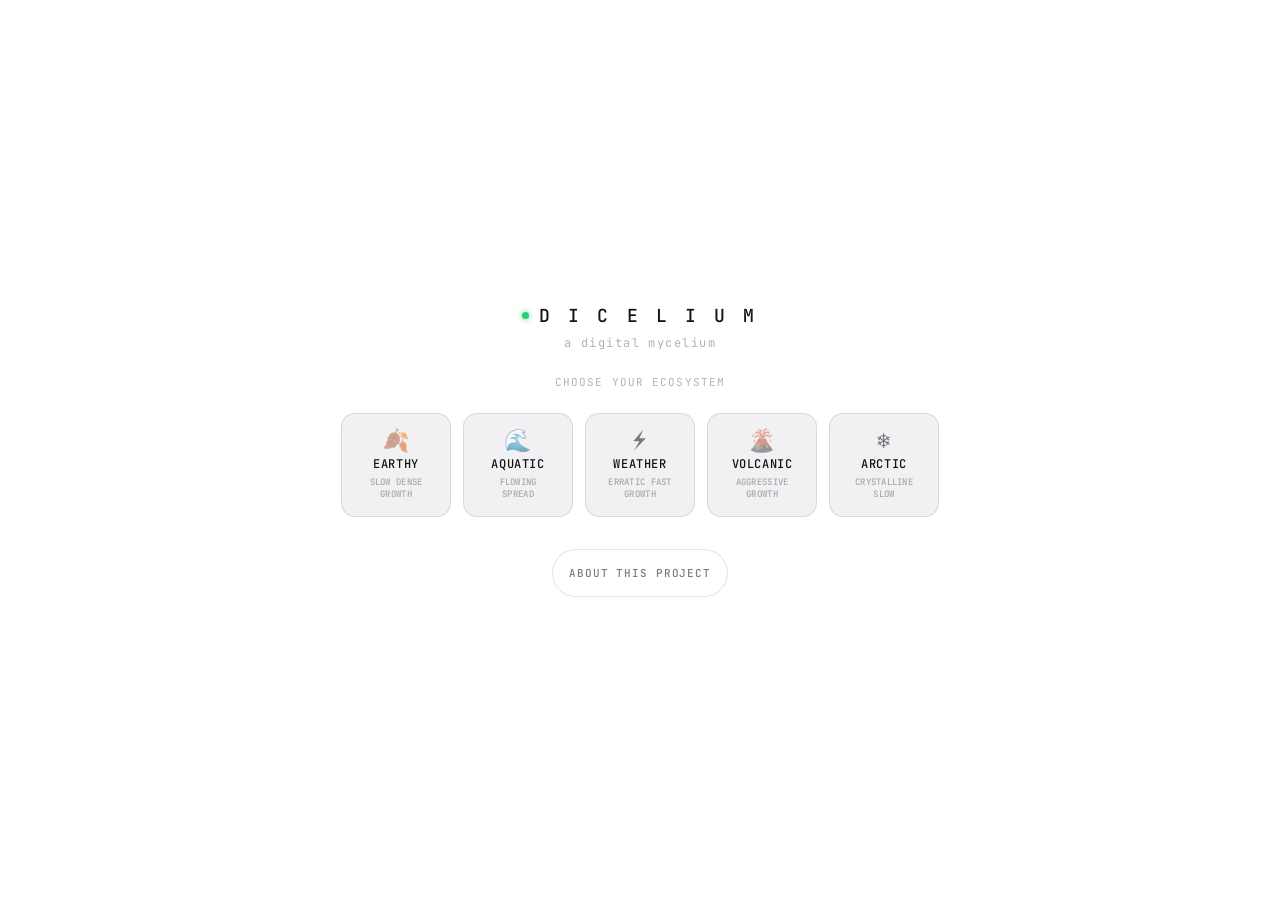
==== commit aca464de: "feat: extend white lab reskin to start screen and about page Brings the biome-picker start screen an" ====
--- a/index.html
+++ b/index.html
@@ -33,7 +33,10 @@
 
   <div id="start-screen">
     <div id="start-inner">
-      <h1 id="start-title">D I C E L I U M</h1>
+      <div id="start-title-row">
+        <span class="live-dot-small"></span>
+        <h1 id="start-title">D I C E L I U M</h1>
+      </div>
       <h2 id="title">a digital mycelium</h2>
       <p id="start-sub">choose your ecosystem</p>
       <div id="biome-grid">
--- a/src/style.css
+++ b/src/style.css
@@ -305,7 +305,7 @@
   display: flex;
   align-items: center;
   justify-content: center;
-  background: #000;
+  background: var(--chassis-bg);
   z-index: 100;
   transition: opacity 1.5s ease;
 }
@@ -320,21 +320,38 @@
   flex-direction: column;
   align-items: center;
   gap: 24px;
+  padding: 24px;
+}
+
+#start-title-row {
+  display: flex;
+  align-items: center;
+  gap: 10px;
+}
+
+.live-dot-small {
+  width: 7px;
+  height: 7px;
+  border-radius: 50%;
+  background: var(--accent-green);
+  box-shadow: 0 0 6px rgba(46,204,113,0.8);
+  flex-shrink: 0;
 }
 
 #start-title {
   font-family: 'JetBrains Mono', monospace;
   font-size: 18px;
-  font-weight: normal;
-  color: rgba(255,255,255,0.6);
+  font-weight: 500;
+  color: var(--ink);
   letter-spacing: 0.2em;
 }
 
 #start-sub {
   font-family: 'JetBrains Mono', monospace;
   font-size: 11px;
-  color: rgba(255,255,255,0.3);
+  color: var(--ink-faint);
   letter-spacing: 0.1em;
+  text-transform: uppercase;
 }
 
 #biome-grid {
@@ -352,16 +369,16 @@
   gap: 4px;
   padding: 16px 20px;
   width: 110px;
-  border: 1px solid rgba(255,255,255,0.15);
-  background: transparent;
+  border: 1px solid rgba(0,0,0,0.1);
+  background: var(--panel-bg);
   cursor: pointer;
   transition: border-color 0.2s, background 0.2s;
-  border-radius: 6px;
+  border-radius: 14px;
 }
 
 .biome-btn:hover {
-  border-color: rgba(255,255,255,0.5);
-  background: rgba(255,255,255,0.04);
+  border-color: var(--accent-green);
+  background: rgba(46,204,113,0.06);
 }
 
 .biome-icon {
@@ -372,41 +389,26 @@
 .biome-name {
   font-family: 'JetBrains Mono', monospace;
   font-size: 12px;
-  color: rgba(255,255,255,0.7);
+  color: var(--ink);
   letter-spacing: 0.05em;
 }
 
 .biome-desc {
   font-family: 'JetBrains Mono', monospace;
   font-size: 9px;
-  color: rgba(255,255,255,0.3);
+  color: var(--ink-faint);
   letter-spacing: 0.03em;
   text-align: center;
 }
 
 #btn-about-start {
-  font-family: 'JetBrains Mono', monospace;
-  font-size: 10px;
-  letter-spacing: 0.1em;
-  padding: 6px 16px;
-  background: transparent;
-  border: 1px solid rgba(255,255,255,0.12);
-  color: rgba(255,255,255,0.3);
-  border-radius: 4px;
-  cursor: pointer;
-  transition: border-color 0.2s, color 0.2s;
   margin-top: 8px;
-}
-
-#btn-about-start:hover {
-  border-color: rgba(255,255,255,0.4);
-  color: rgba(255,255,255,0.7);
 }
 
 #about-overlay {
   position: fixed;
   inset: 0;
-  background: #000;
+  background: var(--chassis-bg);
   z-index: 200;
   display: flex;
   align-items: flex-start;
@@ -430,21 +432,7 @@
   position: sticky;
   top: 0;
   float: right;
-  font-family: 'JetBrains Mono', monospace;
-  font-size: 11px;
-  color: rgba(255,255,255,0.4);
-  background: transparent;
-  border: 1px solid rgba(255,255,255,0.15);
-  padding: 4px 12px;
-  border-radius: 4px;
-  cursor: pointer;
   margin-bottom: 32px;
-  transition: color 0.2s, border-color 0.2s;
-}
-
-#btn-about-close:hover {
-  color: rgba(255,255,255,0.8);
-  border-color: rgba(255,255,255,0.4);
 }
 
 #about-content {
@@ -453,7 +441,7 @@
 
 .about-section {
   margin-bottom: 48px;
-  border-top: 1px solid rgba(255,255,255,0.06);
+  border-top: 1px solid rgba(0,0,0,0.08);
   padding-top: 32px;
 }
 
@@ -465,8 +453,8 @@
 .about-section h2 {
   font-family: 'JetBrains Mono', monospace;
   font-size: 20px;
-  font-weight: normal;
-  color: rgba(255,255,255,0.8);
+  font-weight: 500;
+  color: var(--ink);
   letter-spacing: 0.15em;
   margin-bottom: 6px;
 }
@@ -474,8 +462,8 @@
 .about-section h3 {
   font-family: 'JetBrains Mono', monospace;
   font-size: 11px;
-  font-weight: normal;
-  color: rgba(255,255,255,0.4);
+  font-weight: 500;
+  color: var(--ink-soft);
   letter-spacing: 0.12em;
   text-transform: uppercase;
   margin-bottom: 16px;
@@ -484,14 +472,14 @@
 .about-sub {
   font-family: 'JetBrains Mono', monospace;
   font-size: 12px;
-  color: rgba(255,255,255,0.35);
+  color: var(--ink-faint);
   letter-spacing: 0.05em;
 }
 
 .about-section p {
   font-family: 'JetBrains Mono', monospace;
   font-size: 12px;
-  color: rgba(255,255,255,0.5);
+  color: var(--ink-soft);
   line-height: 1.8;
   margin-bottom: 20px;
   max-width: 600px;
@@ -500,7 +488,7 @@
 .about-note {
   font-family: 'JetBrains Mono', monospace;
   font-size: 11px;
-  color: rgba(255,255,255,0.28);
+  color: var(--ink-faint);
   line-height: 1.8;
   font-style: italic;
 }
@@ -525,7 +513,7 @@
 .about-label {
   font-family: 'JetBrains Mono', monospace;
   font-size: 10px;
-  color: rgba(255,255,255,0.55);
+  color: var(--ink-soft);
   letter-spacing: 0.1em;
   text-transform: uppercase;
 }
@@ -533,7 +521,7 @@
 .about-text {
   font-family: 'JetBrains Mono', monospace;
   font-size: 11px;
-  color: rgba(255,255,255,0.35);
+  color: var(--ink-faint);
   line-height: 1.7;
 }
 
@@ -559,16 +547,16 @@
   top: -1px;
 }
 
-.sound-dot.dim   { background: rgba(255,255,255,0.15); }
-.sound-dot.low   { background: rgba(255,255,255,0.35); }
-.sound-dot.mid   { background: rgba(255,255,255,0.6); }
-.sound-dot.full  { background: rgba(255,255,255,0.9); }
-.sound-dot.eater { background: rgba(100,255,180,0.7); }
+.sound-dot.dim   { background: rgba(19,19,22,0.15); }
+.sound-dot.low   { background: rgba(19,19,22,0.35); }
+.sound-dot.mid   { background: rgba(19,19,22,0.6); }
+.sound-dot.full  { background: rgba(19,19,22,0.9); }
+.sound-dot.eater { background: var(--accent-green); }
 
 .sound-label {
   font-family: 'JetBrains Mono', monospace;
   font-size: 10px;
-  color: rgba(255,255,255,0.5);
+  color: var(--ink-soft);
   letter-spacing: 0.08em;
   min-width: 90px;
 }
@@ -576,7 +564,7 @@
 .sound-desc {
   font-family: 'JetBrains Mono', monospace;
   font-size: 11px;
-  color: rgba(255,255,255,0.3);
+  color: var(--ink-faint);
   line-height: 1.6;
 }
 
@@ -590,27 +578,28 @@
 .about-tag {
   font-family: 'JetBrains Mono', monospace;
   font-size: 10px;
-  color: rgba(255,255,255,0.45);
-  border: 1px solid rgba(255,255,255,0.12);
+  color: var(--ink-soft);
+  background: var(--panel-bg);
+  border: 1px solid rgba(0,0,0,0.08);
   padding: 4px 10px;
-  border-radius: 3px;
+  border-radius: 999px;
   letter-spacing: 0.05em;
 }
 
 #github-link {
   font-family: 'JetBrains Mono', monospace;
   font-size: 11px;
-  color: rgba(255,255,255,0.4);
+  color: var(--ink-soft);
   text-decoration: none;
   letter-spacing: 0.08em;
-  border-bottom: 1px solid rgba(255,255,255,0.15);
+  border-bottom: 1px solid rgba(0,0,0,0.15);
   padding-bottom: 2px;
   transition: color 0.2s, border-color 0.2s;
 }
 
 #github-link:hover {
-  color: rgba(255,255,255,0.8);
-  border-color: rgba(255,255,255,0.5);
+  color: var(--ink);
+  border-color: var(--ink);
 }
 
 /* ── Rules section ──────────────────────────────── */
@@ -622,7 +611,7 @@
 .rules-cat-label {
   font-family: 'JetBrains Mono', monospace;
   font-size: 10px;
-  color: rgba(255,255,255,0.55);
+  color: var(--ink-soft);
   letter-spacing: 0.1em;
   text-transform: uppercase;
   display: block;
@@ -641,7 +630,7 @@
 .rules-list li {
   font-family: 'JetBrains Mono', monospace;
   font-size: 11px;
-  color: rgba(255,255,255,0.35);
+  color: var(--ink-faint);
   line-height: 1.7;
   padding-left: 12px;
   position: relative;
@@ -651,7 +640,7 @@
   content: '—';
   position: absolute;
   left: 0;
-  color: rgba(255,255,255,0.18);
+  color: rgba(19,19,22,0.2);
 }
 
 /* ── Inspector ──────────────────────────────────── */
@@ -846,52 +835,11 @@
   background: rgba(30,25,15,1);
 }
 
-/* ── Rules section ──────────────────────────────── */
-
-.rules-category {
-  margin: 20px 0;
-}
-
-.rules-cat-label {
-  font-family: 'JetBrains Mono', monospace;
-  font-size: 10px;
-  color: rgba(255,255,255,0.55);
-  letter-spacing: 0.1em;
-  text-transform: uppercase;
-  display: block;
-  margin-bottom: 8px;
-}
-
-.rules-list {
-  list-style: none;
-  padding: 0;
-  margin: 0;
-  display: flex;
-  flex-direction: column;
-  gap: 6px;
-}
-
-.rules-list li {
-  font-family: 'JetBrains Mono', monospace;
-  font-size: 11px;
-  color: rgba(255,255,255,0.35);
-  line-height: 1.7;
-  padding-left: 12px;
-  position: relative;
-}
-
-.rules-list li::before {
-  content: '—';
-  position: absolute;
-  left: 0;
-  color: rgba(255,255,255,0.18);
-}
-
 #title {
   font-family: 'JetBrains Mono', monospace;
   font-size: 12px;
   font-weight: normal;
-  color: rgba(255,255,255,0.3);
+  color: var(--ink-faint);
   letter-spacing: 0.12em;
   margin-top: -16px;
 }
